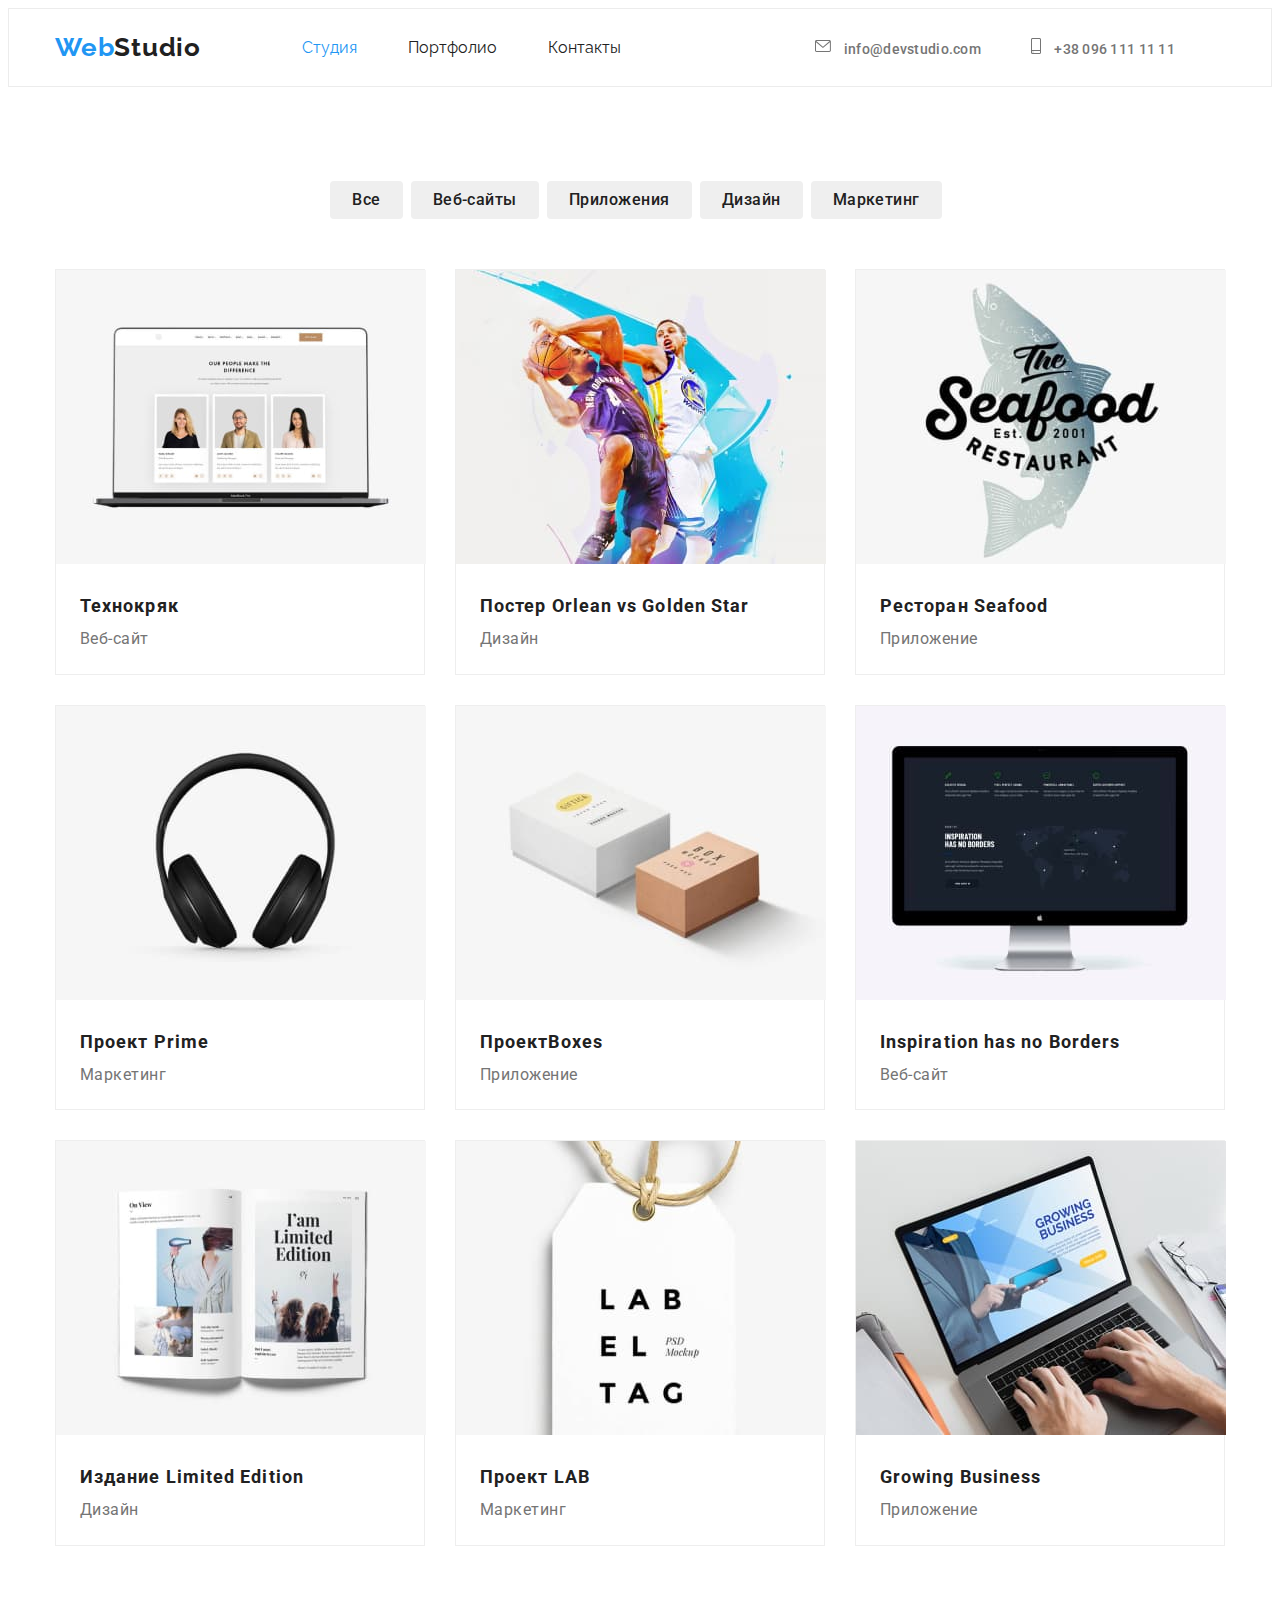
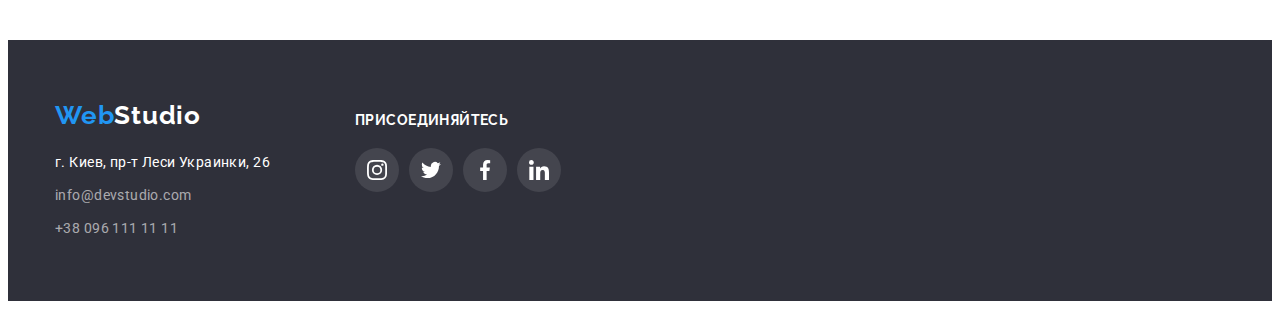
==== portfolio.html @ 6f765b46 "Initial commit" ====
<!DOCTYPE html>
<html lang="ru">

    <head>
        <meta charset="UTF-8">
        <meta http-equiv="X-UA-Compatible" content="IE=edge">
        <meta name="viewport" content="width=device-width, initial-scale=1.0">
        <title>Document</title>

<!-- front start-->
        <link rel="preconnect" href="https://fonts.googleapis.com">
        <link rel="preconnect" href="https://fonts.gstatic.com" crossorigin>
        <link href="https://fonts.googleapis.com/css2?family=Raleway:wght@700&family=Roboto:wght@400;500;700;900&display=swap"
            rel="stylesheet">
<!-- front end-->
   
    <link rel="stylesheet" href="https://cdnjs.cloudflare.com/ajax/libs/modern-normalize/1.1.0/modern-normalize.min.css"
        integrity="sha512-wpPYUAdjBVSE4KJnH1VR1HeZfpl1ub8YT/NKx4PuQ5NmX2tKuGu6U/JRp5y+Y8XG2tV+wKQpNHVUX03MfMFn9Q=="
        crossorigin="anonymous" referrerpolicy="no-referrer" />
    
        <link href="./css/style.css" rel="stylesheet">

 </head>

<body>

        <!--Шапка-->
        <header class="header">
            <div class="container header-container">
                <nav class="header-nav">
                    <ul class="header-nav-list list">
                        <li class="header-item"><a class="link webstudio" href="./index.html"> <span
                                    class="accsent">Web</span>Studio</a></li>
                        <li class="header-item"><a class="header-link header-link-current link" href="./index.html">Студия</a></li>
                        <li class="header-item"><a class="header-link link" href="./portfolio.html">Портфолио </a></li>
                        <li class="header-item"><a class="header-link link" href="">Контакты </a></li>
            
                    </ul>
                </nav>
                <ul class="list header-nav-adress ">
                    <li class="header-nav-adress-list">
                
                        <a class="header-link header-link-adress link" href="mailto:info@devstudio.com">
                            <svg class="svg-mail">
                                <use href="./image/symbol-defs.svg#icon-envelope"></use>
                            </svg>
                            info@devstudio.com</a>
                    </li>
                    <li class="header-nav-adress-list">
                        <a class="header-link header-link-adress link" href="+380961111111">
                            <svg class="svg-smartphone">
                                <use href="./image/symbol-defs.svg#icon-smartphone"></use>
                            </svg>
                            +38 096 111 11 11 </a>
                    </li>
                </ul>
            </div>
        </header>
        <!-- blok_hero-->

    
    <main>
    <section class="selector">
        <div class="container ">
            <h1 hidden> </h1>
            <ul class="list selector-button">
                <li class="" type="button"><button class="portfolio-btn">Все</button></li>
                <li class="" type="button"><button class="portfolio-btn">Веб-сайты</button></li>
                <li class="" type="button"><button class="portfolio-btn">Приложения</button></li>
                <li class="" type="button"><button class="portfolio-btn">Дизайн</button></li>
                <li class="" type="button"><button class="portfolio-btn">Маркетинг</button></li>
            
            </ul>
         </div>
         <div class="container">
        <ul class="list portfolio-items-list">
            <li class="portfolio-items">
               <a class="link" 
                href="" 
                target="_blank" 
                rel="noreferrer noopener">
                <img class="portfolio-card" src="./portfolio-image/img.jpg" alt="Технокряк,Веб-сайт" width="370" />
                <div class="portfolio-discription">
                    <h2 class="name">
                        Технокряк
                    </h2>
                    <p class="function">
                        Веб-сайт
                    </p>
                </div>
                </a>
            </li>
            <li class="portfolio-items">
                <a class="link" href="" target="_blank" rel="noreferrer noopener">
                <img class="portfolio-card" src="./portfolio-image/img1.jpg" alt="Постер New Orlean vs Golden Star,Дизайн" width="370" />
                <div class="portfolio-discription">
                    <h2 class="name">
                        Постер <span lang="en">Orlean vs Golden Star</span>
                    </h2>
                    <p class="function">
                        Дизайн
                    </p>
                </div>
                </a>
            </li>
            <li class="portfolio-items">
                <a class="link" href="" target="_blank" rel="noreferrer noopener">
                <img class="portfolio-card" src="./portfolio-image/img2.jpg" alt="Ресторан Seafood,Приложение" width="370" />
                <div class="portfolio-discription">
                    <h2 class="name">
                        Ресторан <span lang="en">Seafood</span>
                    </h2>
                    <p class="function">
                        Приложение
                    </p>
                </div>
                </a>
            </li>
            <li class="portfolio-items">
                <a class="link" href="" target="_blank" rel="noreferrer noopener">
                <img class="portfolio-card" src="./portfolio-image/img3.jpg" alt="Проект Prime,Маркетинг" width="370" />
                <div class="portfolio-discription">
                    <h2 class="name">
                        Проект <span lang="en">Prime</span>
                    </h2>
                    <p class="function">
                        Маркетинг
                    </p>
                </div>
                </a>
            </li>
            <li class="portfolio-items">
                <a class="link" 
                href="" 
                target="_blank" 
                rel="noreferrer noopener"> 
                <img class="portfolio-card" src="./portfolio-image/img4.jpg" alt="Проект Boxes,Приложение" width="370" />
                <div class="portfolio-discription">
                    <h2 class="name">
                        Проект<span lang="en">Boxes</span>
                    </h2>
                    <p class="function">
                        Приложение
                    </p>
                </div>
            </a>
            </li>
            <li class="portfolio-items">
                <a class="link" 
                href="" 
                target="_blank" 
                rel="noreferrer noopener">
                <img class="portfolio-card" src="./portfolio-image/img5.jpg" alt="Inspiration has no Borders,Веб-сайт" width="370" />
                <div class="portfolio-discription">
                    <h3 class="name" lang="en">
                        Inspiration has no Borders
                    </h3>
                    <p class="function">
                        Веб-сайт
                    </p>
                </div>
                </a>
            </li>
            <li class="portfolio-items">
                <a class="link"
                href=""
                target="_blank"
                rel="noreferrer noopener">
                <img class="portfolio-card" src="./portfolio-image/img6.jpg" alt="Издание Limited Edition,Дизайн" width="370" />
                <div class="portfolio-discription">
                    <h2 class="name">
                        Издание <span lang="en">Limited Edition</span>
                    </h2>
                    <p class="function">
                        Дизайн
                    </p>
                </div>
                </a>
            </li>
            <li class="portfolio-items">
                <a class="link" 
                href="" 
                target="_blank" 
                rel="noreferrer noopener">
                <img class="portfolio-card" src="./portfolio-image/img7.jpg" alt="Проект LAB,Маркетинг" width="370" />
                <div class="portfolio-discription">
                    <h2 class="name">
                        Проект <span lang="en">LAB</span>
                    </h2>
                    <p class="function">
                        Маркетинг
                    </p>
                </div>
                </a>
            </li>
            <li class="portfolio-items">
                
                    <a class="link" 
                    href="" 
                    target="_blank" 
                    rel="noreferrer noopener">
                    <img class="portfolio-card" src="./portfolio-image/img8.jpg" alt="Growing Business,Приложение" width="370" />
                    <div class="portfolio-discription">
                        <h2 class="name" lang="en">
                            Growing Business
                        </h2>
                        <p class="function">
                            Приложение
                        </p>
                    </div>
                    </a>
                
            </li>
        </ul>
        </div>
    </section>

   </main>

    <!-- Футер-->
    <footer class="footer">
        <div class="container footer-container">
            <div class="footer-left">
                <a class="webstudio-footer link" href="index.html"> <span class="accsent">Web</span>Studio</a>
                <address>
                    <p class="footer-addres">
                        г. Киев, пр-т Леси Украинки, 26
                    </p>
                    <ul class="list">
                        <li class="margin-footer">
                            <a class="footer-link  link" href="mailto:info@devstudio.com">info@devstudio.com</a>
                        </li>
                        <li>
                            <a class="footer-link  link" href="+380961111111">+38 096 111 11 11 </a>
                        </li>
                    </ul>
                </address>
            </div>
            <div class=" footer-right">
                <h3 class="footer-advantege-title">ПРИСОЕДИНЯЙТЕСЬ</h3>
                <ul class="list sociale">
                    <li class="sociale-link-list ">
                        <a class="link sociale-link-footer" href="https://www.instagram.com/" target="_blank"
                            rel="noreferrer noopener" aria-label="instagram">
                            <svg class="svg-links-footer svg-inst " width="20px" height="20px">
                                <use href="./image/symbol-defs.svg#icon-instagram"></use>
                            </svg>
                        </a>
                    </li>
                    <li class="sociale-link-list">
                        <a class="link sociale-link-footer" href="https://twitter.com/" target="_blank"
                            rel="noreferrer noopener" aria-label="twitter">
                            <svg class="svg-links-footer svg-twitter" width="20px" height="20px">
                                <use href="./image/symbol-defs.svg#icon-twitter"></use>
                            </svg>
                        </a>
                    </li>
                    <li class="sociale-link-list">
                        <a class="link sociale-link-footer" href="https://www.facebook.com/" target="_blank"
                            rel="noreferrer noopener" aria-label="facebook">
                            <svg class="svg-links-footer svg-facebook" width="20px" height="20px">
                                <use href="./image/symbol-defs.svg#icon-facebook"></use>
                            </svg>
                        </a>
                    </li>
                    <li class="sociale-link-list">
                        <a class="link sociale-link-footer" href="https://www.linkedin.com/" target="_blank"
                            rel="noreferrer noopener" aria-label="linkedin">
                            <svg class="svg-links-footer svg-linkedin" width="20px" height="20px">
                                <use href="./image/symbol-defs.svg#icon-linkedin"></use>
                            </svg>
                        </a>
                    </li>
                </ul>
    
            </div>
        </div>
    </footer>
</body>

</html>
---- css/style.css ----
html {
    box-sizing: border-box;
}

*,
*::before,
*::after {
    box-sizing: inherit;
}


:root {

--main-font: 'Raleway', sans-serif;
--secondary-font:'Roboto', sans-serif;
--main-txt-cl: #212121;
--wight-txt-cl: #FFFFFF;
--secondary-txt-cl: #757575;
--accent-txt-cl: #2196F3;
--dark-bg-cl: #2F303A;
--wight-bg-cl: #F5F4FA;
--border-heder-cl:#ECECEC;
--color-svg-links:#AFB1B8;
--color-svg-bg-footer:rgba(255, 255, 255, 0.1);
}




body {
    
    font-family: var(--main-font);
    color:var(--main-txt-cl);
    
}
h1,h2,h3,h4,h5,h6,p{
    margin: 0px;
}

.link { 
text-decoration: none;
color: currentColor;
padding:0px;
margin:0px;
}

.list {
list-style: none;
padding: 0px;
margin: 0px;
}

button{
    border: none;
    padding: 0;
}

.container {
    width: 1200px;
    margin-left: auto;
    margin-right: auto;
    padding-left: 15px;
    padding-right: 15px;

    /* outline:2px solid tomato;
    outline-offset: -2px; */
    
}


.centred {
    text-align: center;
}

.header{
    background-color: var(--wight-txt-cl);
    padding-top: 24px;
padding-bottom: 24px;
border: 1px solid var(--border-heder-cl);
    
}

.header-container{
    display: flex;
}


.header-nav-list{
display:flex;
align-items: center;

 }
.svg-mail{
    fill: currentColor;
    width: 16px;
    height: 16px;
    margin-right: 10px;
    
    
}
.svg-mail:hover,
.svg-mail:focus,
.svg-mail:active{
    fill: var(--accent-txt-cl);
}

.svg-smartphone {
    fill: currentColor;
    width: 10px;
    height: 16px;
    margin-right: 10px;
    

}

.svg-smartphone:hover,
.svg-smartphone:focus,
.svg-smartphone:active {
    fill: var(--accent-txt-cl);
}



.overlay{
    max-width: 1600px;
    height: 600px;
    margin-left: auto;
    margin-right: auto;
    background-image:linear-gradient( to right,
     rgba(47, 48, 58, 0.4),
     rgba(47, 48, 58, 0.4)
    ), url(../image/herofon.jpg);
    background-size: cover;
    background-repeat: no-repeat;
    background-position: center;

    


}

.hero{
    padding-top: 200px;
    padding-bottom: 200px;
 }

.webstudio {
    margin-right: 50px;
    font-family:var(--main-font);
    font-weight: 700;
    font-size: 26px;
    line-height: 1.12;
    letter-spacing: 0.03em;
    color:var(--main-txt-cl)
    
}

.header-item{
    margin-right: 51px;
}

/* .header-link
 {
    
    font-family:var(--secondary-font);
    font-style: normal;

    font-weight: 500;
    font-size: 14px;
    line-height: 1.14;
    letter-spacing: 0.02em;
    color:var(--main-txt-cl)
} */
 .header-link-adress:hover,
 .header-link-adress:focus,
 .header-link-adress:active {
    color:var(--accent-txt-cl)
}

.header-nav-adress{
    display: flex;
    margin-left: auto;
    margin-right: 0;
    
    align-items: center;
}




    


.header-link-adress{
    font-family:var(--secondary-font);
    font-weight: 500;
    font-size: 14px;
    line-height: 1.14;
    letter-spacing: 0.02em;
    padding-top: 32px;
    padding-bottom: 32px;
    color: var(--secondary-txt-cl);
}


.header-nav-adress>li.header-nav-adress-list{
    margin-right: 50px;
}

.header-link-current {
color: var(--accent-txt-cl)
}


.hero {
    background-color: var(--dark-bg-cl);
    
    
}



.hero-discription{
    padding-top:200px ;
    padding-bottom: 200px;
    text-align: center;
    
    
    
    
}

.hero-discription-title{
    width: 696px;
    margin-left: auto;
    margin-right:auto;
    margin-bottom: 30px;
}
.hero-container{
    
   text-align: center; 
   
}

.hero-discription-title {
    font-family:var(--secondary-font);
        font-weight: 900;
        font-size: 44px;
        line-height: 1.4;
        text-align: center;
        letter-spacing: 0.06em;
        text-transform: uppercase;
        color:var(--wight-txt-cl)
        
        
}

.hero-btn{

    min-width: 200px;
    height: 50px;
    text-align: center;
    cursor:pointer;
    background-color: var(--accent-txt-cl);
    font-family:var(--secondary-font);
    font-weight: 700;
    font-size: 16px;
    line-height: 1.87;
    letter-spacing: 0.06em;
    align-items: center;
    color:var(--wight-txt-cl);
    box-shadow: 0px 4px 4px rgba(0, 0, 0, 0.15);
        border-radius: 4px;
    
    
}



.advantege,.team-discription,.selector{
    /* outline: 2px solid tomato;
    outline-offset: -2px; */
    padding-top: 94px;
    padding-bottom: 94px;
}

.advantege-list{
    display: flex;
    
    /* background-color:tomato; */
    
    
    
}
.thumb {
    width: 270px;
    height: 170px;
    display: flex;
    align-items: center;
    justify-content: center;
    margin-bottom: 30px;
    background-color: var(--wight-bg-cl);
    border-radius: 4px;
}

.thumb-icon{
    
    display: flex;
    justify-content:center;
    align-items: center;
    }



.advantege-list-correct{
    /* width: 270px; */
    margin-right: 30px;
}

.advantege-list-correct:last-child {
    margin-right: 0px;}


.advantege-title{

    font-family:var(--secondary-font);
    font-weight: 700;
    font-size: 14px;
    margin-bottom: 20px;
    line-height: 1.14;
    letter-spacing: 0.03em;
    color: var(--main-txt-cl);
}
.advantege-title-text{
    font-family:var(--secondary-font);
    
    
        font-weight: 400;
        font-size: 14px;
        line-height: 1.71;
        letter-spacing: 0.03em;
        color:var(--secondary-txt-cl);
}


.team-function{
    padding-bottom: 94px;
}
.team{
  font-family:var(--secondary-font);
font-weight: 700;
font-size: 36px;
margin-bottom: 50px;
line-height: 1.16;
letter-spacing: 0.03em;
color: var(--main-txt-cl) 

}




.discription-photo{
   
    display: flex;
    justify-content: space-between;

    gap: 30px;
}

.discription-photo:last-child {
    margin-right: 0px;
}
.team-discription{
   background:var(--wight-bg-cl);   
}


.team-card{
    display: flex;
}


.team-card-items{
    width: 270px;
    margin-right: 30px;
    box-shadow: 0px 1px 3px rgba(0, 0, 0, 0.12), 0px 1px 1px rgba(0, 0, 0, 0.14), 0px 2px 1px rgba(0, 0, 0, 0.2);
    border-radius: 0px 0px 4px 4px;
    background-color: #FFFFFF;
    
    
}



.team-card-items:last-child {
    margin-right: 0px;
}

.name{
        font-family:var(--secondary-font);
        font-style: normal;
        font-weight: 700;
        font-size: 18px;
        line-height: 2;
        letter-spacing: 0.06em;
        color:var(--main-txt-cl);
}


/* .portfolio-card */
    /* margin-bottom: 20px; */

.sociale{
    display: flex;
    align-items: center;
    justify-content: center;
    gap: 10px;
}
.sociale-link{
    display: flex;
    align-items: center;
    justify-content: center;
    width: 44px;
    height: 44px;
    background-color: var(--wight-txt-cl);
    border-radius: 50%;


}
    
    


.svg-links{
    fill: var(--color-svg-links);
    
}

.sociale-link:hover,
.sociale-link:focus,
.sociale-link:active
{
    background-color: var(--accent-txt-cl);
    fill: var(--wight-txt-cl);
}

.sociale-link:hover,
.sociale-link:focus,
.sociale-link:active
 .svg-links{
    fill: var(--wight-txt-cl);
}



.name-card{
font-family:var(--secondary-font);
    font-weight: 500;
    margin-bottom: 10px;
    font-size: 16px;
    line-height: 1.18;
    text-align: center;
    letter-spacing: 0.03em;

    color:var(--main-txt-cl);

}

.discription-team-card{
    padding-top: 30px;
    padding-bottom: 30px;

}

.function-card{
    font-family:var(--secondary-font);
        font-style: normal;
        font-weight: 400;
        font-size: 16px;
        line-height: 1.18;
        text-align: center;
        letter-spacing: 0.03em;
    margin-bottom: 16px;
        color:var(--secondary-txt-cl);
}


.function{
    font-family:var(--secondary-font);
        font-weight: 400;
        font-size: 16px;
        line-height: 1.85;
        letter-spacing: 0.03em;
        
        color: var(--secondary-txt-cl)
}

.client-decoration{
    padding-top: 94px;
    padding-bottom: 94px;
}

.client-decoration-list{
    display: flex;
    align-items: center;
    justify-content: center;
    gap: 30px;
}



.thumb-client {
    display: flex;
    align-items: center;
    justify-content: center;
    width: 170px;
    height: 92px;
    gap: 30px;
    border: 1px solid #AFB1B8;
    border-radius: 4px;
   

}




.thumb-client:hover,
.thumb-client:focus,
.thumb-client:active {
    border-color: var(--accent-txt-cl);
    --color3: var(--accent-txt-cl);
}

.footer{
    background-color: var(--dark-bg-cl);
    padding-top: 60px;
    padding-bottom: 60px
}

.footer-container{
    display: flex;
}

.footer-left{
    display: flex;
    width: 300px;
    margin-right: 0px;
    flex-direction: column;
}

.webstudio-footer {
    display: flex;
     font-family:var(--main-font);
     font-weight: 700;
     font-size: 26px;
     margin-bottom: 20px;
     line-height: 1.2;
     letter-spacing: 0.03em; 
     color:var(--wight-txt-cl);
 }

.footer-addres {
    font-family:var(--secondary-font);
        font-style: normal;
        font-weight: 400;
        font-size: 14px;
        margin-bottom:  9px;
        line-height: 1.71;
        letter-spacing: 0.03em;
        color: var(--wight-txt-cl);
}

.footer-link {
    font-family:var(--secondary-font);
        font-weight: 400;
        font-style: normal;
        font-size: 14px;
        line-height: 1.71;
        letter-spacing: 0.03em;
        color: rgba(255, 255, 255, 0.6);
}

.footer-link:hover,
.footer-link:focus,
.footer-link:active {
    color: var(--accent-txt-cl)
}

.footer-link-current {
    color: var(--accent-txt-cl)}



.margin-footer{
    margin-bottom: 9px;
}


.footer-advantege-title{
        font-family:var(--main-font);
        font-weight: 700;
        font-size: 14px;
        text-align: center;
        line-height: 16px;
        letter-spacing: 0.03em;
        margin-bottom: 20px;
        
    
        color: var(--wight-txt-cl);
}

.footer-right {
    width: 206px;
    display: flex;
    align-items: baseline;
    flex-direction: column;
    padding-top: 12px;
}

.sociale-link-footer {
    display: flex;
    align-items: center;
    justify-content: center;
    width: 44px;
    height: 44px;
    background-color:var(--color-svg-bg-footer) ;
    border-radius: 50%;


}




.svg-links-footer {
    fill: var(--wight-txt-cl);

}

.sociale-link-footer:hover,
.sociale-link-footer:focus,
.sociale-link-footer:active 
{
    background-color: var(--accent-txt-cl);
    fill: var(--wight-txt-cl);
}

.sociale-link:hover .svg-links {
    fill: var(--wight-txt-cl);
}
.sociale-link:focus .svg-links{
     fill: var(--wight-txt-cl);
 }



.portfolio-btn {
   
border:none;
 cursor: pointer;
font-family: var(--secondary-font);
 font-weight: 500;
 font-size: 16px;
 margin-right: 8px;
 padding-top: 6px;
 padding-right: 22px;
 padding-bottom: 6px;
 padding-left: 22px;
 line-height: 1.62;
 letter-spacing: 0.03em;
 color:var(--main-txt-cl);

    border-radius: 4px;

}

.portfolio-btn:hover,
.portfolio-btn:focus,
.portfolio-btn:active{
    color: var(--wight-txt-cl);
    background-color: var(--accent-txt-cl);
    box-shadow: 0px 3px 1px rgba(0, 0, 0, 0.1), 0px 1px 2px rgba(0, 0, 0, 0.08), 0px 2px 2px rgba(0, 0, 0, 0.12);

}

.selector-button {
    display: flex;
    justify-content: center;
    
    margin-bottom: 50px;
}

.accsent {
    color: var(--accent-txt-cl);
}

.portfolio-items{
    width: 370px;
    margin-right: 30px;
    margin-bottom: 30px;
    border: 1px solid #EEEEEE;
}

.portfolio-items:hover,
.portfolio-items:active,
.portfolio-items:focus{
    box-shadow: 0px 1px 1px rgba(0, 0, 0, 0.12), 0px 4px 4px rgba(0, 0, 0, 0.06), 1px 4px 6px rgba(0, 0, 0, 0.16);
}

.portfolio-items-list{
    display: flex;
    flex-wrap: wrap;
    
}

.portfolio-items:nth-child(3n){
    margin-right: 0px;
}

.portfolio-items:nth-last-child(-n + 3) {
    margin-bottom: 0px;
}

.portfolio-discription {
    padding-top: 20px;
    padding-right: 24px;
    padding-bottom: 20px;
    padding-left: 24px;
}
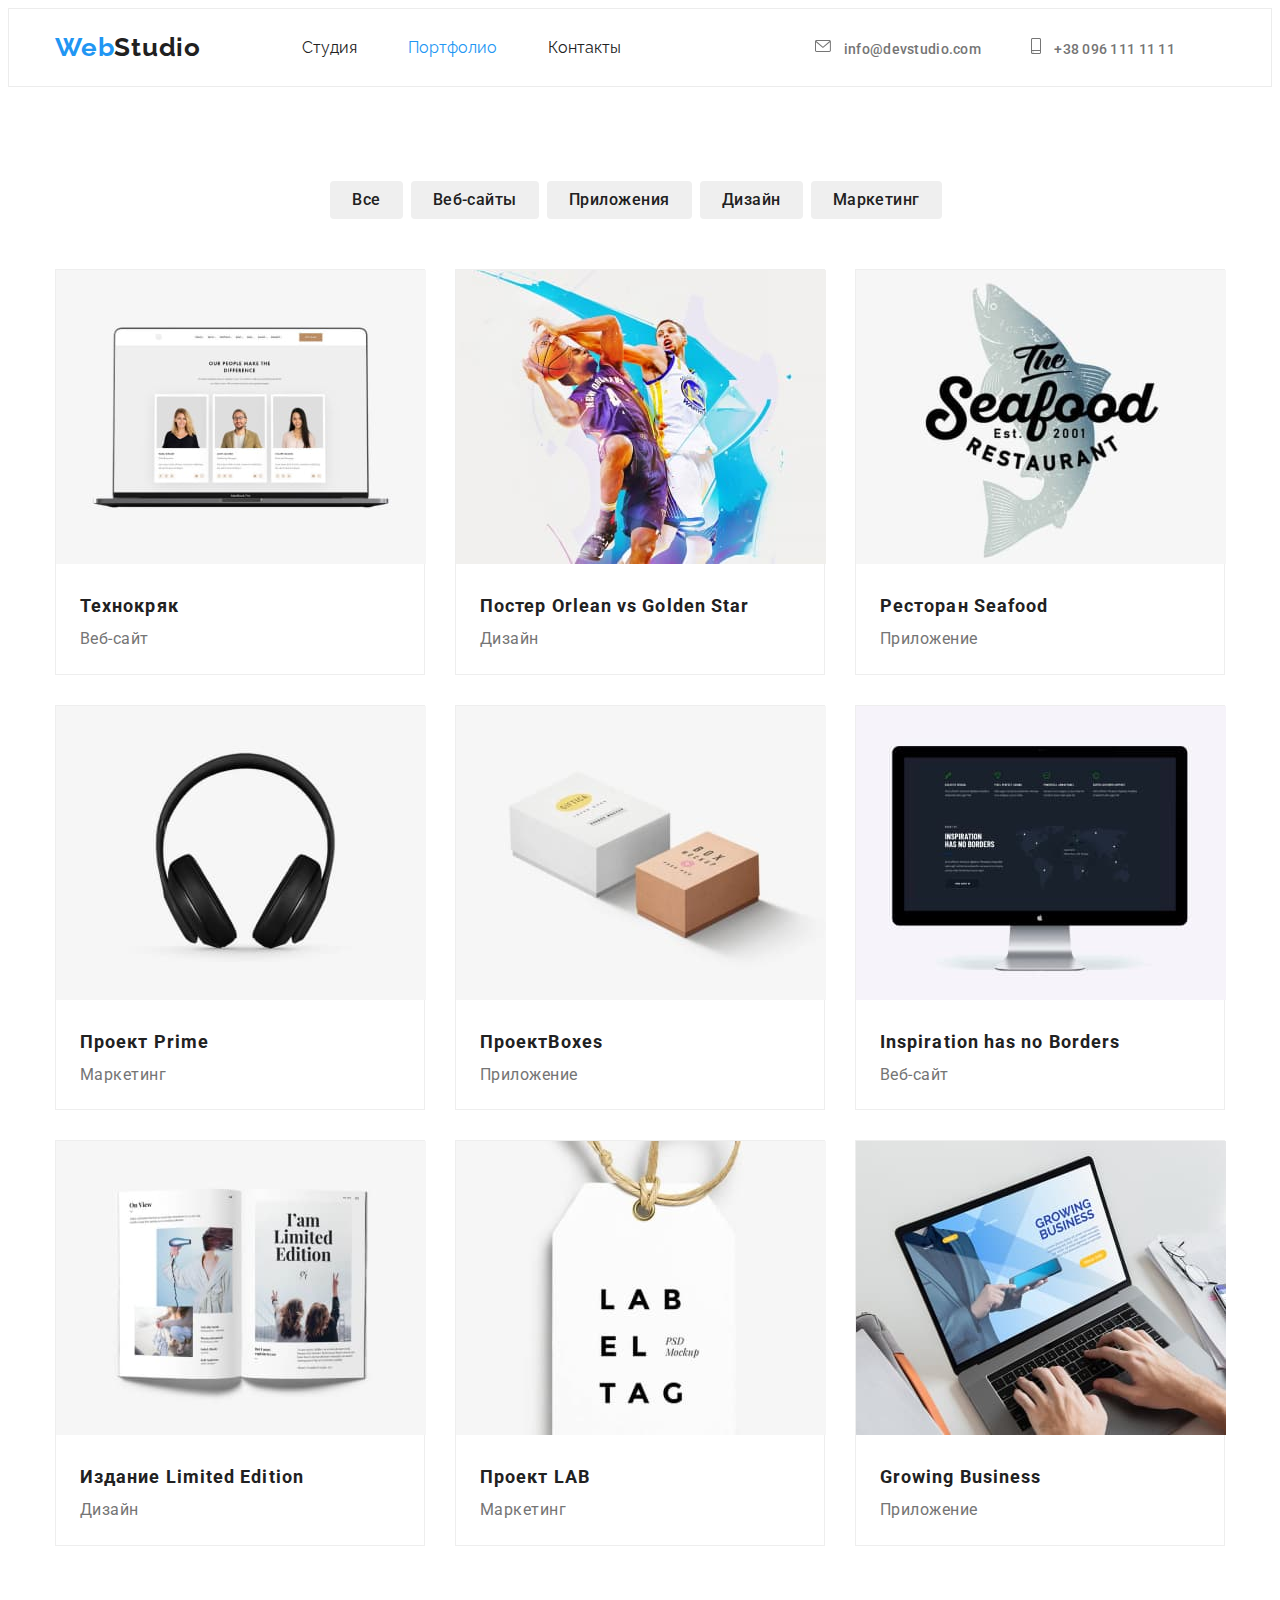
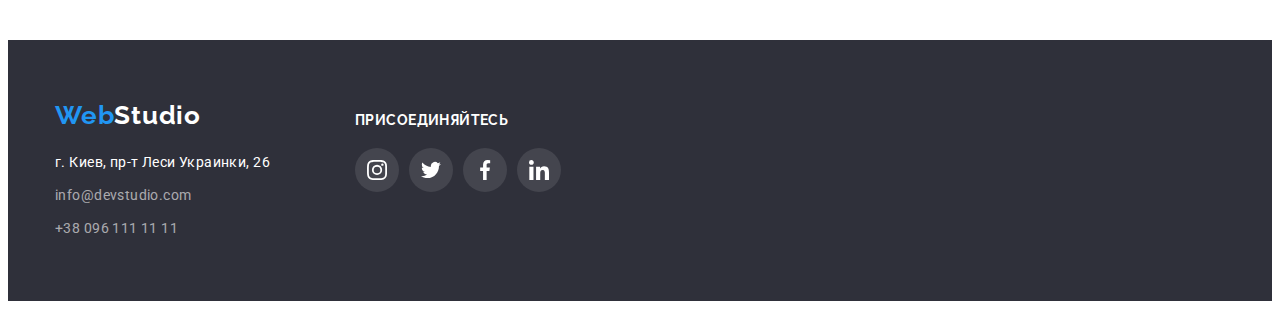
==== commit ecf7f788: "hw5.1" ====
--- a/portfolio.html
+++ b/portfolio.html
@@ -31,9 +31,9 @@
                     <ul class="header-nav-list list">
                         <li class="header-item"><a class="link webstudio" href="./index.html"> <span
                                     class="accsent">Web</span>Studio</a></li>
-                        <li class="header-item"><a class="header-link header-link-current link" href="./index.html">Студия</a></li>
-                        <li class="header-item"><a class="header-link link" href="./portfolio.html">Портфолио </a></li>
-                        <li class="header-item"><a class="header-link link" href="">Контакты </a></li>
+                        <li class="header-item"><a class="header-link header-link-decorstion  link" href="./index.html">Студия</a></li>
+                        <li class="header-item"><a class="header-link header-link-decorstion header-link-current link" href="./portfolio.html">Портфолио </a></li>
+                        <li class="header-item"><a class="header-link header-link-decorstion link" href="">Контакты </a></li>
             
                     </ul>
                 </nav>
@@ -75,140 +75,225 @@
          <div class="container">
         <ul class="list portfolio-items-list">
             <li class="portfolio-items">
-               <a class="link" 
-                href="" 
-                target="_blank" 
-                rel="noreferrer noopener">
-                <img class="portfolio-card" src="./portfolio-image/img.jpg" alt="Технокряк,Веб-сайт" width="370" />
-                <div class="portfolio-discription">
-                    <h2 class="name">
-                        Технокряк
-                    </h2>
-                    <p class="function">
-                        Веб-сайт
-                    </p>
-                </div>
-                </a>
-            </li>
-            <li class="portfolio-items">
-                <a class="link" href="" target="_blank" rel="noreferrer noopener">
-                <img class="portfolio-card" src="./portfolio-image/img1.jpg" alt="Постер New Orlean vs Golden Star,Дизайн" width="370" />
-                <div class="portfolio-discription">
-                    <h2 class="name">
-                        Постер <span lang="en">Orlean vs Golden Star</span>
-                    </h2>
-                    <p class="function">
-                        Дизайн
-                    </p>
-                </div>
-                </a>
-            </li>
-            <li class="portfolio-items">
-                <a class="link" href="" target="_blank" rel="noreferrer noopener">
-                <img class="portfolio-card" src="./portfolio-image/img2.jpg" alt="Ресторан Seafood,Приложение" width="370" />
-                <div class="portfolio-discription">
-                    <h2 class="name">
-                        Ресторан <span lang="en">Seafood</span>
-                    </h2>
-                    <p class="function">
-                        Приложение
-                    </p>
-                </div>
-                </a>
-            </li>
-            <li class="portfolio-items">
-                <a class="link" href="" target="_blank" rel="noreferrer noopener">
-                <img class="portfolio-card" src="./portfolio-image/img3.jpg" alt="Проект Prime,Маркетинг" width="370" />
-                <div class="portfolio-discription">
-                    <h2 class="name">
-                        Проект <span lang="en">Prime</span>
-                    </h2>
-                    <p class="function">
-                        Маркетинг
-                    </p>
-                </div>
-                </a>
-            </li>
-            <li class="portfolio-items">
-                <a class="link" 
-                href="" 
-                target="_blank" 
-                rel="noreferrer noopener"> 
-                <img class="portfolio-card" src="./portfolio-image/img4.jpg" alt="Проект Boxes,Приложение" width="370" />
-                <div class="portfolio-discription">
-                    <h2 class="name">
-                        Проект<span lang="en">Boxes</span>
-                    </h2>
-                    <p class="function">
-                        Приложение
-                    </p>
-                </div>
-            </a>
-            </li>
-            <li class="portfolio-items">
-                <a class="link" 
-                href="" 
-                target="_blank" 
-                rel="noreferrer noopener">
-                <img class="portfolio-card" src="./portfolio-image/img5.jpg" alt="Inspiration has no Borders,Веб-сайт" width="370" />
-                <div class="portfolio-discription">
-                    <h3 class="name" lang="en">
-                        Inspiration has no Borders
-                    </h3>
-                    <p class="function">
-                        Веб-сайт
-                    </p>
-                </div>
-                </a>
-            </li>
-            <li class="portfolio-items">
-                <a class="link"
-                href=""
-                target="_blank"
-                rel="noreferrer noopener">
-                <img class="portfolio-card" src="./portfolio-image/img6.jpg" alt="Издание Limited Edition,Дизайн" width="370" />
-                <div class="portfolio-discription">
-                    <h2 class="name">
-                        Издание <span lang="en">Limited Edition</span>
-                    </h2>
-                    <p class="function">
-                        Дизайн
-                    </p>
-                </div>
-                </a>
-            </li>
-            <li class="portfolio-items">
-                <a class="link" 
-                href="" 
-                target="_blank" 
-                rel="noreferrer noopener">
-                <img class="portfolio-card" src="./portfolio-image/img7.jpg" alt="Проект LAB,Маркетинг" width="370" />
-                <div class="portfolio-discription">
-                    <h2 class="name">
-                        Проект <span lang="en">LAB</span>
-                    </h2>
-                    <p class="function">
-                        Маркетинг
-                    </p>
-                </div>
-                </a>
-            </li>
-            <li class="portfolio-items">
-                
-                    <a class="link" 
-                    href="" 
-                    target="_blank" 
-                    rel="noreferrer noopener">
-                    <img class="portfolio-card" src="./portfolio-image/img8.jpg" alt="Growing Business,Приложение" width="370" />
+               <div class="product">
+                <a class="link " href="" target="_blank" rel="noreferrer noopener">
+                    <div class="product-thumb">
+                        <img class="portfolio-card " src="./portfolio-image/img.jpg" alt="Технокряк,Веб-сайт" width="370" height="294"/>
+                        <div class="product-actions">
+                            <p class="product-text">
+                                Ресурс предлагает комплексные предложения с разным уровнем функционала и сервисов. Все это позволит посетителю
+                                получить
+                                исчерпывающие сведения о компании или частном лице.
+                            </p>
+                        </div>
+                    </div>
                     <div class="portfolio-discription">
-                        <h2 class="name" lang="en">
-                            Growing Business
+                        <h2 class="name">
+                            Технокряк
                         </h2>
                         <p class="function">
-                            Приложение
+                            Веб-сайт
                         </p>
                     </div>
-                    </a>
+                </a>
+               </div>
+            </li>
+            <li class="portfolio-items">
+               <div class="product">
+                <a class="link" href="" target="_blank" rel="noreferrer noopener">
+                    <div class="product-thumb">
+                        <img class="portfolio-card" src="./portfolio-image/img1.jpg" alt="Постер New Orlean vs Golden Star,Дизайн"
+                            width="370" />
+                            <div class="product-actions">
+                                <p class="product-text">
+                                    Ресурс предлагает комплексные предложения с разным уровнем функционала и сервисов. Все это позволит посетителю
+                                    получить
+                                    исчерпывающие сведения о компании или частном лице.
+                                </p>
+                            </div>
+                    </div>
+                    <div class="portfolio-discription">
+                        <h2 class="name">
+                            Постер <span lang="en">Orlean vs Golden Star</span>
+                        </h2>
+                        <p class="function">
+                            Дизайн
+                        </p>
+                    </div>
+                </a>
+               </div>
+            </li>
+            <li class="portfolio-items">
+                <div class="product">
+                    <a class="link" href="" target="_blank" rel="noreferrer noopener">
+                        <div class="product-thumb">
+                            <img class="portfolio-card" src="./portfolio-image/img2.jpg" alt="Ресторан Seafood,Приложение" width="370" />
+                            <div class="product-actions">
+                                <p class="product-text">
+                                    Ресурс предлагает комплексные предложения с разным уровнем функционала и сервисов. Все это позволит посетителю
+                                    получить
+                                    исчерпывающие сведения о компании или частном лице.
+                                </p>
+                            </div>
+                        </div>
+                        <div class="portfolio-discription">
+                            <h2 class="name">
+                                Ресторан <span lang="en">Seafood</span>
+                            </h2>
+                            <p class="function">
+                                Приложение
+                            </p>
+                        </div>
+                    </a>
+                </div>
+            </li>
+            <li class="portfolio-items">
+                <div class="product">
+                    <a class="link" href="" target="_blank" rel="noreferrer noopener">
+                        <div class="product-thumb">
+                            <img class="portfolio-card" src="./portfolio-image/img3.jpg" alt="Проект Prime,Маркетинг" width="370" />
+                        <div class="product-actions">
+                            <p class="product-text">
+                                Ресурс предлагает комплексные предложения с разным уровнем функционала и сервисов. Все это позволит посетителю
+                                получить
+                                исчерпывающие сведения о компании или частном лице.
+                            </p>
+                        </div>
+                        </div>
+                        <div class="portfolio-discription">
+                            <h2 class="name">
+                                Проект <span lang="en">Prime</span>
+                            </h2>
+                            <p class="function">
+                                Маркетинг
+                            </p>
+                        </div>
+                    </a>
+                </div>
+            </li>
+            <li class="portfolio-items">
+                <div class="product">
+                    <a class="link" href="" target="_blank" rel="noreferrer noopener">
+                        <div class="product-thumb">
+                            <img class="portfolio-card" src="./portfolio-image/img4.jpg" alt="Проект Boxes,Приложение" width="370" />
+                        <div class="product-actions">
+                            <p class="product-text">
+                                Ресурс предлагает комплексные предложения с разным уровнем функционала и сервисов. Все это позволит посетителю
+                                получить
+                                исчерпывающие сведения о компании или частном лице.
+                            </p>
+                        </div>
+                        </div>
+                        <div class="portfolio-discription">
+                            <h2 class="name">
+                                Проект<span lang="en">Boxes</span>
+                            </h2>
+                            <p class="function">
+                                Приложение
+                            </p>
+                        </div>
+                    </a>
+                </div>
+            </li>
+            <li class="portfolio-items">
+                <div class="product">
+                    <a class="link" href="" target="_blank" rel="noreferrer noopener">
+                        <div class="product-thumb">
+                            <img class="portfolio-card" src="./portfolio-image/img5.jpg" alt="Inspiration has no Borders,Веб-сайт" width="370" />
+                        <div class="product-actions">
+                            <p class="product-text">
+                                Ресурс предлагает комплексные предложения с разным уровнем функционала и сервисов. Все это позволит посетителю
+                                получить
+                                исчерпывающие сведения о компании или частном лице.
+                            </p>
+                        </div>
+                        </div>
+                        
+                            <div class="portfolio-discription">
+                            <h3 class="name" lang="en">
+                                Inspiration has no Borders
+                            </h3>
+                            <p class="function">
+                                Веб-сайт
+                            </p>
+                        </div>
+                    </a>
+                </div>
+            </li>
+            <li class="portfolio-items">
+                <div class="product">
+                    <a class="link" href="" target="_blank" rel="noreferrer noopener">
+                        <div class="product-thumb">
+                            <img class="portfolio-card" src="./portfolio-image/img6.jpg" alt="Издание Limited Edition,Дизайн" width="370" />
+                        <div class="product-actions">
+                            <p class="product-text">
+                                Ресурс предлагает комплексные предложения с разным уровнем функционала и сервисов. Все это позволит посетителю
+                                получить
+                                исчерпывающие сведения о компании или частном лице.
+                            </p>
+                        </div>
+                        </div>
+                        
+                        <div class="portfolio-discription">
+                            <h2 class="name">
+                                Издание <span lang="en">Limited Edition</span>
+                            </h2>
+                            <p class="function">
+                                Дизайн
+                            </p>
+                        </div>
+                    </a>
+                </div>
+            </li>
+            <li class="portfolio-items">
+                <div class="product">
+                    <a class="link" href="" target="_blank" rel="noreferrer noopener">
+                        <div class="product-thumb">
+                            <img class="portfolio-card" src="./portfolio-image/img7.jpg" alt="Проект LAB,Маркетинг" width="370" />
+                        <div class="product-actions">
+                            <p class="product-text">
+                                Ресурс предлагает комплексные предложения с разным уровнем функционала и сервисов. Все это позволит посетителю
+                                получить
+                                исчерпывающие сведения о компании или частном лице.
+                            </p>
+                        </div>
+                        </div>
+                        <div class="portfolio-discription">
+                            <h2 class="name">
+                                Проект <span lang="en">LAB</span>
+                            </h2>
+                            <p class="function">
+                                Маркетинг
+                            </p>
+                        </div>
+                    </a>
+                </div>
+            </li>
+            <li class="portfolio-items">
+                
+                    <div class="product">
+                        <a class="link" href="" target="_blank" rel="noreferrer noopener">
+                            
+                            <div class="product-thumb">
+                                <img class="portfolio-card" src="./portfolio-image/img8.jpg" alt="Growing Business,Приложение" width="370" />
+                            <div class="product-actions">
+                                <p class="product-text">
+                                    Ресурс предлагает комплексные предложения с разным уровнем функционала и сервисов. Все это позволит посетителю
+                                    получить
+                                    исчерпывающие сведения о компании или частном лице.
+                                </p>
+                            </div>
+                            </div>
+                            <div class="portfolio-discription">
+                                <h2 class="name" lang="en">
+                                    Growing Business
+                                </h2>
+                                <p class="function">
+                                    Приложение
+                                </p>
+                            </div>
+                        </a>
+                    </div>
                 
             </li>
         </ul>
--- a/css/style.css
+++ b/css/style.css
@@ -23,6 +23,8 @@
 --border-heder-cl:#ECECEC;
 --color-svg-links:#AFB1B8;
 --color-svg-bg-footer:rgba(255, 255, 255, 0.1);
+--cubiс-fix:cubic-bezier(0.4, 0, 0.2, 1);
+--modai-bgc: rgba(0, 0, 0, 0.2);
 }
 
 
@@ -209,7 +211,29 @@
 }
 
 .header-link-current {
+    
 color: var(--accent-txt-cl)
+}
+
+.header-link-decorstion{
+    position: relative;
+}
+
+.header-link-decorstion:hover::after{
+    opacity: 1;
+}
+.header-link-decorstion::after{
+    content: "";
+    position: absolute;
+    left: 0px;
+    bottom: -30px;
+    display: block;
+    width: 100%;
+    height: 5px;
+    border-radius: 2px;
+    background-color: var(--accent-txt-cl);
+    opacity: 0;
+    transition:opacity 250ms var(--cubiс-fix);
 }
 
 
@@ -276,6 +300,48 @@
     
 }
 
+.backdrop{
+    position: fixed;
+    top: 0;
+    left: 0;
+    width: 100%;
+    height: 100%;
+    background:var(--modai-bgc);
+
+    opacity: 1;
+    transition: opacity 250ms var(--cubiс-fix);
+   
+}
+
+.backdrop.is-hidden{
+    opacity: 0;
+    pointer-events: none;
+}
+
+.modal{
+    display: flex;
+    align-items:flex-start;
+    justify-content: end;
+position: absolute;
+top: 50%;
+left: 50%;
+transform: translate(-50%, -50% );
+min-width: 528px;
+min-height: 581px;
+
+    background: #FFFFFF;
+        box-shadow: 0px 1px 3px rgba(0, 0, 0, 0.12), 0px 1px 1px rgba(0, 0, 0, 0.14), 0px 2px 1px rgba(0, 0, 0, 0.2);
+        border-radius: 4px;
+}
+
+.svg-close{
+    
+    width: 30px;
+    height: 30px;
+    background-color: #FFFFFF;
+    border-radius: 50%;
+
+}
 
 
 .advantege,.team-discription,.selector{
@@ -372,6 +438,41 @@
 .discription-photo:last-child {
     margin-right: 0px;
 }
+
+.photo-list{
+position: relative;
+}
+
+.photo-list-actions{
+    width: 100%;
+position: absolute;
+bottom: 0;
+padding-top: 24px;
+padding-bottom: 24px;
+overflow: hidden;
+
+
+opacity: 0;
+background: rgba(47, 48, 58, 0.8);
+transition: opacity 250ms var(--cubiс-fix);
+}
+
+.photo-list:hover .photo-list-actions{
+    opacity: 1;
+}
+
+.photo-text{
+    font-family:var(--main-font);
+        font-weight: 700;
+        font-size: 14px;
+        line-height: 1.14;
+        text-align: center;
+        letter-spacing: 0.03em;
+        text-transform: uppercase;
+    
+        color:  var(--wight-txt-cl)
+}
+
 .team-discription{
    background:var(--wight-bg-cl);   
 }
@@ -724,6 +825,60 @@
     margin-bottom: 0px;
 }
 
+
+.product-thumb{
+    position: relative;
+    
+}
+
+.product-thumb:hover::before {
+    opacity: 1;
+    overflow: hidden;
+}
+.product-actions{
+    position: absolute;
+    top: 0;
+    
+}
+.product-actions:hover{
+    opacity: 1;
+}
+
+.product-actions{
+    display: inline-block;
+    position: absolute;
+    content: "";
+    width: 100%;
+    height: 100%;
+    background-color: rgba(33, 150, 243, 0.9);
+    
+    opacity: 0;
+    transform: translateY(100%);
+    transition: transform 250ms var(--cubiс-fix);
+}
+
+.product:hover .product-actions{
+transform: translateY(0%);
+}
+
+
+
+.product-text{
+    font-family:var(--main-font);
+       padding-top:63px ;
+       padding-bottom:63px ;
+       padding-left: 24px;
+       padding-right: 24px;
+        font-weight: 400;
+        font-size: 18px;
+        line-height: 1.75;
+        letter-spacing: 0.03em;
+    
+        color: var(--wight-txt-cl)
+
+        
+}
+
 .portfolio-discription {
     padding-top: 20px;
     padding-right: 24px;
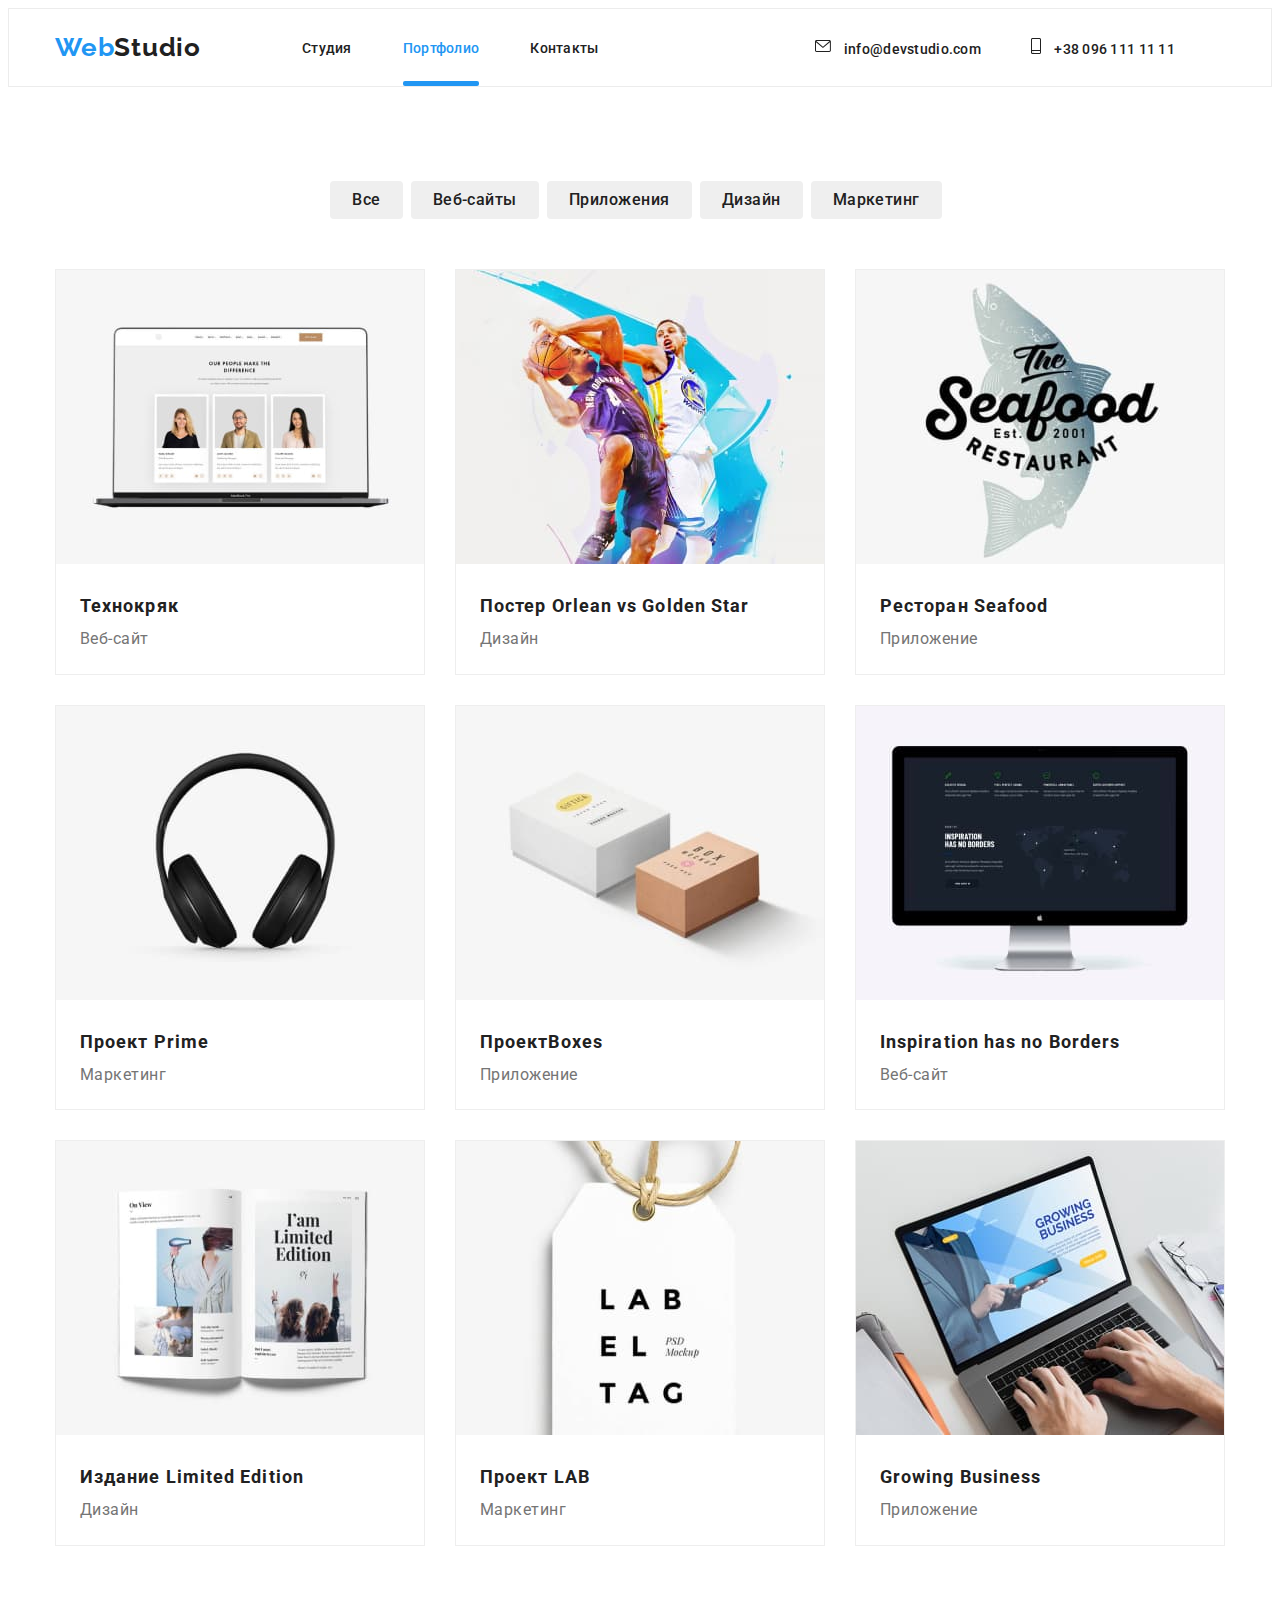
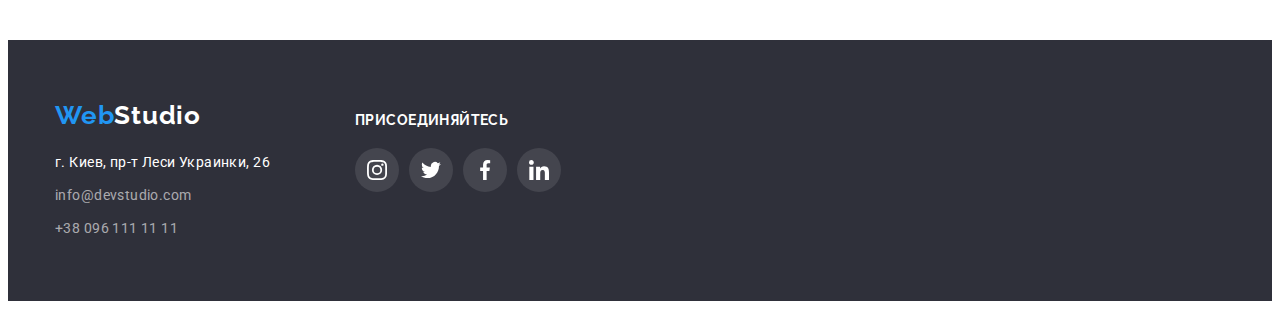
==== commit c8bfc785: "fix afterhw5/2" ====
--- a/portfolio.html
+++ b/portfolio.html
@@ -63,14 +63,16 @@
     <section class="selector">
         <div class="container ">
             <h1 hidden> </h1>
-            <ul class="list selector-button">
-                <li class="" type="button"><button class="portfolio-btn">Все</button></li>
-                <li class="" type="button"><button class="portfolio-btn">Веб-сайты</button></li>
-                <li class="" type="button"><button class="portfolio-btn">Приложения</button></li>
-                <li class="" type="button"><button class="portfolio-btn">Дизайн</button></li>
-                <li class="" type="button"><button class="portfolio-btn">Маркетинг</button></li>
-            
-            </ul>
+            <div class="">
+                <ul class="list selector-button">
+                    <li class="" type="button"><button class="portfolio-btn portfolio-btn-action">Все</button></li>
+                    <li class="" type="button"><button class="portfolio-btn">Веб-сайты</button></li>
+                    <li class="" type="button"><button class="portfolio-btn">Приложения</button></li>
+                    <li class="" type="button"><button class="portfolio-btn">Дизайн</button></li>
+                    <li class="" type="button"><button class="portfolio-btn">Маркетинг</button></li>
+                
+                </ul>
+            </div>
          </div>
          <div class="container">
         <ul class="list portfolio-items-list">
--- a/css/style.css
+++ b/css/style.css
@@ -174,9 +174,9 @@
     letter-spacing: 0.02em;
     color:var(--main-txt-cl)
 } */
- .header-link-adress:hover,
- .header-link-adress:focus,
- .header-link-adress:active {
+ .header-link:hover,
+ .header-link:focus,
+ .header-link:active {
     color:var(--accent-txt-cl)
 }
 
@@ -190,20 +190,21 @@
 
 
 
-
-    
-
-
-.header-link-adress{
-    font-family:var(--secondary-font);
+.header-link {
+
+    font-family: var(--secondary-font);
+    font-style: normal;
+
     font-weight: 500;
     font-size: 14px;
     line-height: 1.14;
     letter-spacing: 0.02em;
     padding-top: 32px;
     padding-bottom: 32px;
-    color: var(--secondary-txt-cl);
-}
+    color: var(--main-txt-cl)}
+    
+
+
 
 
 .header-nav-adress>li.header-nav-adress-list{
@@ -211,29 +212,27 @@
 }
 
 .header-link-current {
-    
+ position: relative;   
 color: var(--accent-txt-cl)
-}
-
-.header-link-decorstion{
-    position: relative;
-}
-
-.header-link-decorstion:hover::after{
+
+    
+}
+
+.header-link-current:hover::after{
     opacity: 1;
 }
-.header-link-decorstion::after{
+.header-link-current::after{
     content: "";
     position: absolute;
     left: 0px;
-    bottom: -30px;
+    bottom: 2px;
     display: block;
     width: 100%;
     height: 5px;
     border-radius: 2px;
     background-color: var(--accent-txt-cl);
-    opacity: 0;
-    transition:opacity 250ms var(--cubiс-fix);
+    opacity: 1;
+    transition: opacity 5000ms var(--cubiс-fix);
 }
 
 
@@ -309,13 +308,17 @@
     background:var(--modai-bgc);
 
     opacity: 1;
-    transition: opacity 250ms var(--cubiс-fix);
+    transition: visibility 1 opacity 250ms var(--cubiс-fix);
    
 }
 
 .backdrop.is-hidden{
     opacity: 0;
     pointer-events: none;
+}
+
+.backdrop.is-hidden .modal{
+    transform:  opacity 250ms var(--cubiс-fix) scale(1.1)
 }
 
 .modal{
@@ -325,7 +328,7 @@
 position: absolute;
 top: 50%;
 left: 50%;
-transform: translate(-50%, -50% );
+transform: translate(-50%, -50% ) ;
 min-width: 528px;
 min-height: 581px;
 
@@ -334,13 +337,14 @@
         border-radius: 4px;
 }
 
-.svg-close{
-    
+
+.modal-btm{
     width: 30px;
     height: 30px;
-    background-color: #FFFFFF;
+    margin-top: 8px;
+    margin-right: 8px;
+    border: 1px solid rgba(0, 0, 0, 0.1);
     border-radius: 50%;
-
 }
 
 
@@ -514,12 +518,14 @@
     /* margin-bottom: 20px; */
 
 .sociale{
+    
     display: flex;
     align-items: center;
     justify-content: center;
     gap: 10px;
 }
 .sociale-link{
+    
     display: flex;
     align-items: center;
     justify-content: center;
@@ -528,10 +534,15 @@
     background-color: var(--wight-txt-cl);
     border-radius: 50%;
 
-
-}
-    
-    
+    opacity: 1;
+    transform: opacity 250ms var(--cubiс-fix);
+
+
+}
+    
+   .sociale-link-list{
+    position: relative;
+   }
 
 
 .svg-links{
@@ -543,8 +554,10 @@
 .sociale-link:focus,
 .sociale-link:active
 {
+    
     background-color: var(--accent-txt-cl);
     fill: var(--wight-txt-cl);
+    transform: opacity 250ms var(--cubiс-fix);
 }
 
 .sociale-link:hover,
@@ -760,6 +773,7 @@
 
 .portfolio-btn {
    
+
 border:none;
  cursor: pointer;
 font-family: var(--secondary-font);
@@ -778,16 +792,21 @@
 
 }
 
+.portfolio-btn-action{
+    /* position: absolute; */
+}
+
 .portfolio-btn:hover,
 .portfolio-btn:focus,
 .portfolio-btn:active{
     color: var(--wight-txt-cl);
     background-color: var(--accent-txt-cl);
     box-shadow: 0px 3px 1px rgba(0, 0, 0, 0.1), 0px 1px 2px rgba(0, 0, 0, 0.08), 0px 2px 2px rgba(0, 0, 0, 0.12);
-
+    transition: transform 500ms var(--cubiс-fix);
 }
 
 .selector-button {
+    position: relative;
     display: flex;
     justify-content: center;
     
@@ -828,12 +847,13 @@
 
 .product-thumb{
     position: relative;
+    overflow: hidden;
     
 }
 
 .product-thumb:hover::before {
     opacity: 1;
-    overflow: hidden;
+    
 }
 .product-actions{
     position: absolute;
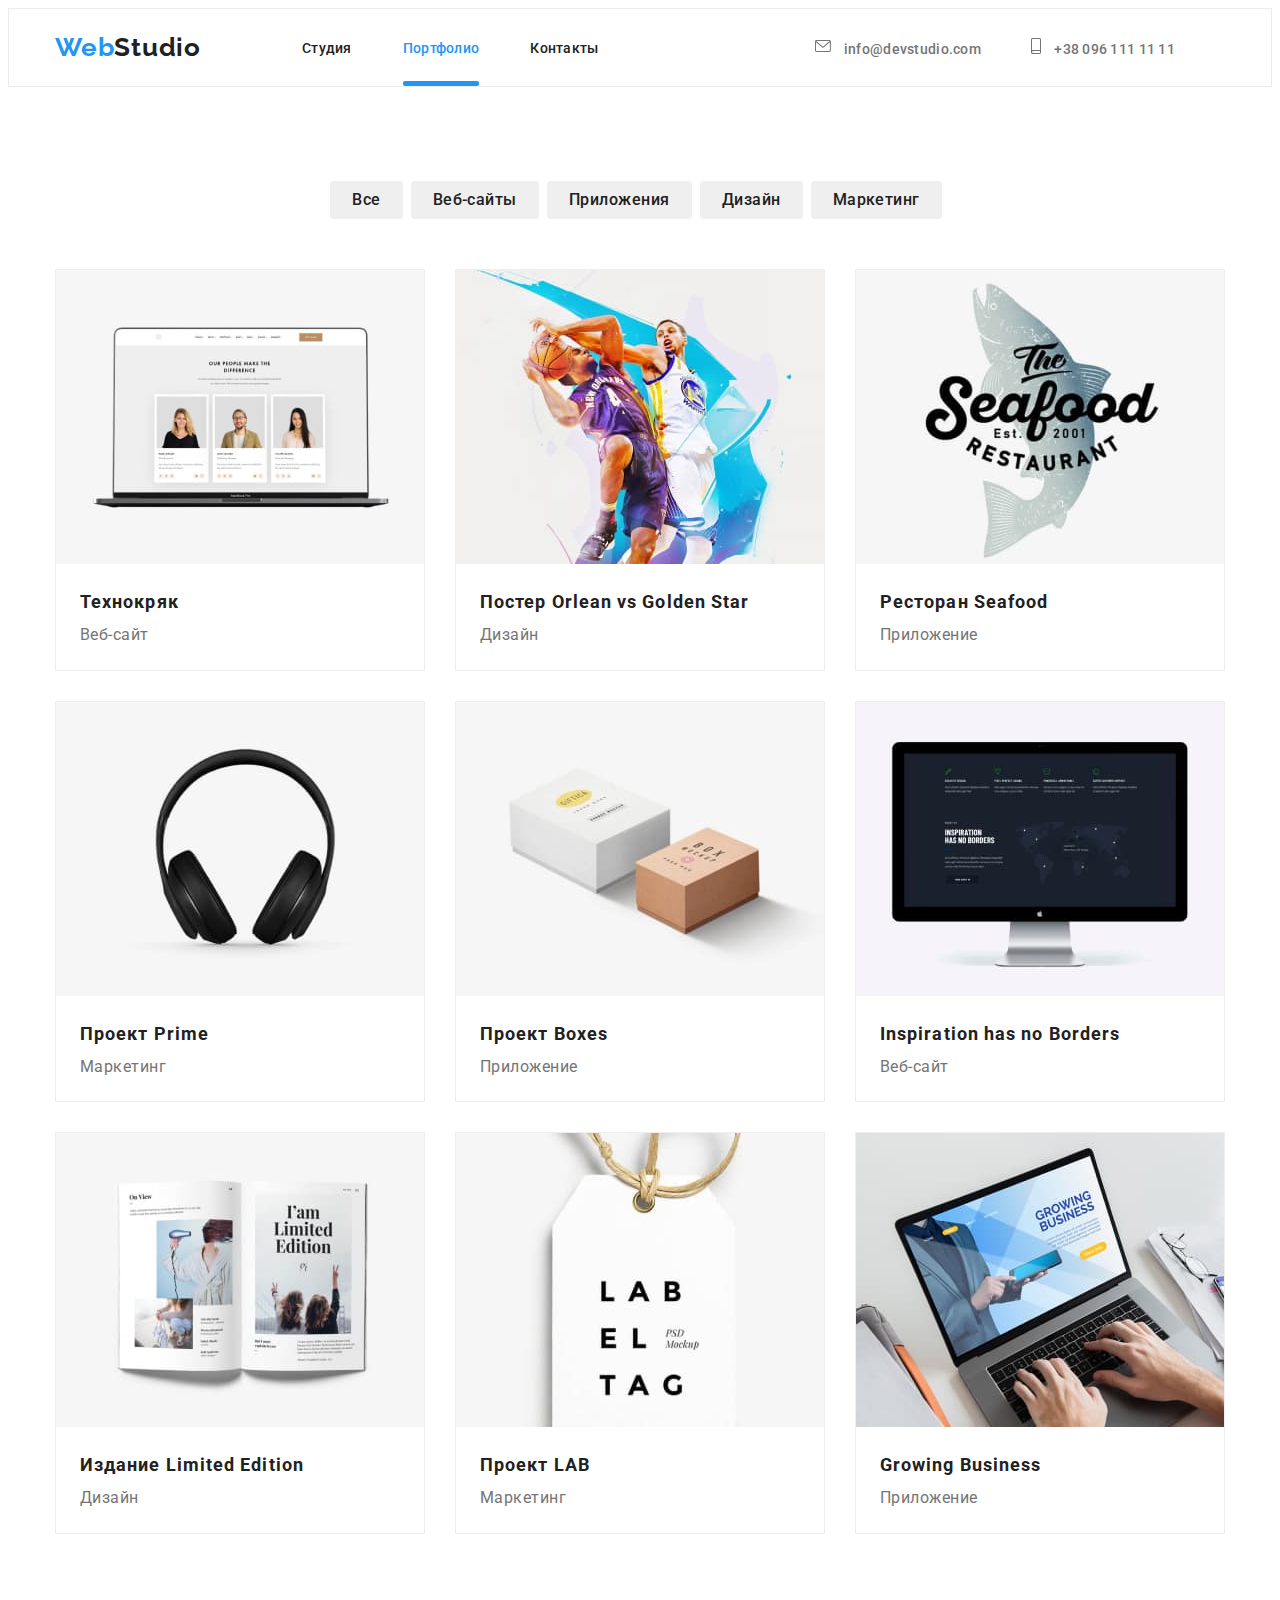
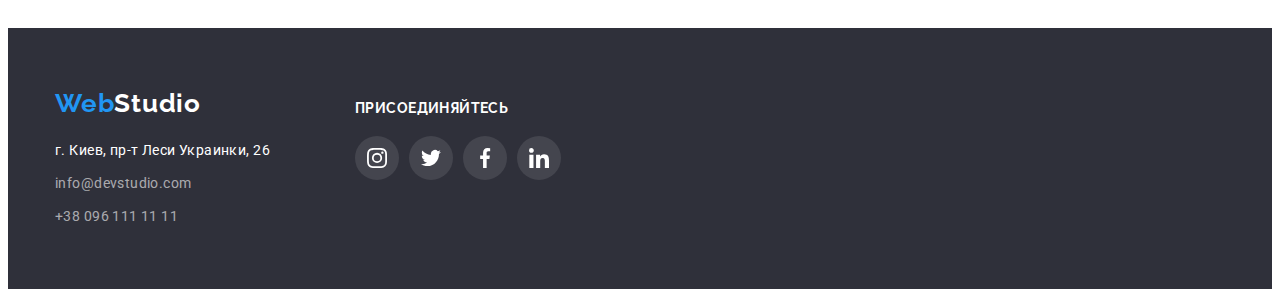
==== commit 9a6fa3ea: "Hw5fix" ====
--- a/portfolio.html
+++ b/portfolio.html
@@ -65,7 +65,7 @@
             <h1 hidden> </h1>
             <div class="">
                 <ul class="list selector-button">
-                    <li class="" type="button"><button class="portfolio-btn portfolio-btn-action">Все</button></li>
+                    <li class="" type="button"><button class="portfolio-btn ">Все</button></li>
                     <li class="" type="button"><button class="portfolio-btn">Веб-сайты</button></li>
                     <li class="" type="button"><button class="portfolio-btn">Приложения</button></li>
                     <li class="" type="button"><button class="portfolio-btn">Дизайн</button></li>
@@ -188,7 +188,7 @@
                         </div>
                         <div class="portfolio-discription">
                             <h2 class="name">
-                                Проект<span lang="en">Boxes</span>
+                                Проект <span lang="en">Boxes</span>
                             </h2>
                             <p class="function">
                                 Приложение
--- a/css/style.css
+++ b/css/style.css
@@ -39,6 +39,9 @@
 h1,h2,h3,h4,h5,h6,p{
     margin: 0px;
 }
+img{
+    display: block;
+}
 
 .link { 
 text-decoration: none;
@@ -189,7 +192,6 @@
 }
 
 
-
 .header-link {
 
     font-family: var(--secondary-font);
@@ -201,10 +203,14 @@
     letter-spacing: 0.02em;
     padding-top: 32px;
     padding-bottom: 32px;
-    color: var(--main-txt-cl)}
-    
-
-
+    transition: 250ms var(--cubiс-fix);
+    
+}
+    
+
+.header-nav-adress-list{
+    color: var(--secondary-txt-cl);
+}
 
 
 .header-nav-adress>li.header-nav-adress-list{
@@ -232,7 +238,7 @@
     border-radius: 2px;
     background-color: var(--accent-txt-cl);
     opacity: 1;
-    transition: opacity 5000ms var(--cubiс-fix);
+    
 }
 
 
@@ -306,9 +312,9 @@
     width: 100%;
     height: 100%;
     background:var(--modai-bgc);
-
+    transition: 250ms var(--cubiс-fix); 
     opacity: 1;
-    transition: visibility 1 opacity 250ms var(--cubiс-fix);
+    transition: visibility 1 
    
 }
 
@@ -318,7 +324,7 @@
 }
 
 .backdrop.is-hidden .modal{
-    transform:  opacity 250ms var(--cubiс-fix) scale(1.1)
+    transform:  opacity  scale(1.1)
 }
 
 .modal{
@@ -331,6 +337,7 @@
 transform: translate(-50%, -50% ) ;
 min-width: 528px;
 min-height: 581px;
+transition: 250ms var(--cubiс-fix);
 
     background: #FFFFFF;
         box-shadow: 0px 1px 3px rgba(0, 0, 0, 0.12), 0px 1px 1px rgba(0, 0, 0, 0.14), 0px 2px 1px rgba(0, 0, 0, 0.2);
@@ -456,14 +463,14 @@
 overflow: hidden;
 
 
-opacity: 0;
+opacity: 1;
 background: rgba(47, 48, 58, 0.8);
 transition: opacity 250ms var(--cubiс-fix);
 }
 
-.photo-list:hover .photo-list-actions{
+/* .photo-list:hover .photo-list-actions{
     opacity: 1;
-}
+} */
 
 .photo-text{
     font-family:var(--main-font);
@@ -534,8 +541,7 @@
     background-color: var(--wight-txt-cl);
     border-radius: 50%;
 
-    opacity: 1;
-    transform: opacity 250ms var(--cubiс-fix);
+     transition: 250ms var(--cubiс-fix);
 
 
 }
@@ -634,6 +640,7 @@
     gap: 30px;
     border: 1px solid #AFB1B8;
     border-radius: 4px;
+    transition: 250ms var(--cubiс-fix);
    
 
 }
@@ -742,6 +749,7 @@
     height: 44px;
     background-color:var(--color-svg-bg-footer) ;
     border-radius: 50%;
+    transition: 250ms var(--cubiс-fix);
 
 
 }
@@ -787,14 +795,12 @@
  line-height: 1.62;
  letter-spacing: 0.03em;
  color:var(--main-txt-cl);
-
+transition: 250ms var(--cubiс-fix);
     border-radius: 4px;
 
 }
 
-.portfolio-btn-action{
-    /* position: absolute; */
-}
+
 
 .portfolio-btn:hover,
 .portfolio-btn:focus,
@@ -867,12 +873,16 @@
 .product-actions{
     display: inline-block;
     position: absolute;
-    content: "";
+    padding-top: 63px;
+        padding-bottom: 63px;
+        padding-left: 24px;
+        padding-right: 24px;
+
     width: 100%;
     height: 100%;
     background-color: rgba(33, 150, 243, 0.9);
     
-    opacity: 0;
+    
     transform: translateY(100%);
     transition: transform 250ms var(--cubiс-fix);
 }
@@ -885,10 +895,7 @@
 
 .product-text{
     font-family:var(--main-font);
-       padding-top:63px ;
-       padding-bottom:63px ;
-       padding-left: 24px;
-       padding-right: 24px;
+       
         font-weight: 400;
         font-size: 18px;
         line-height: 1.75;
